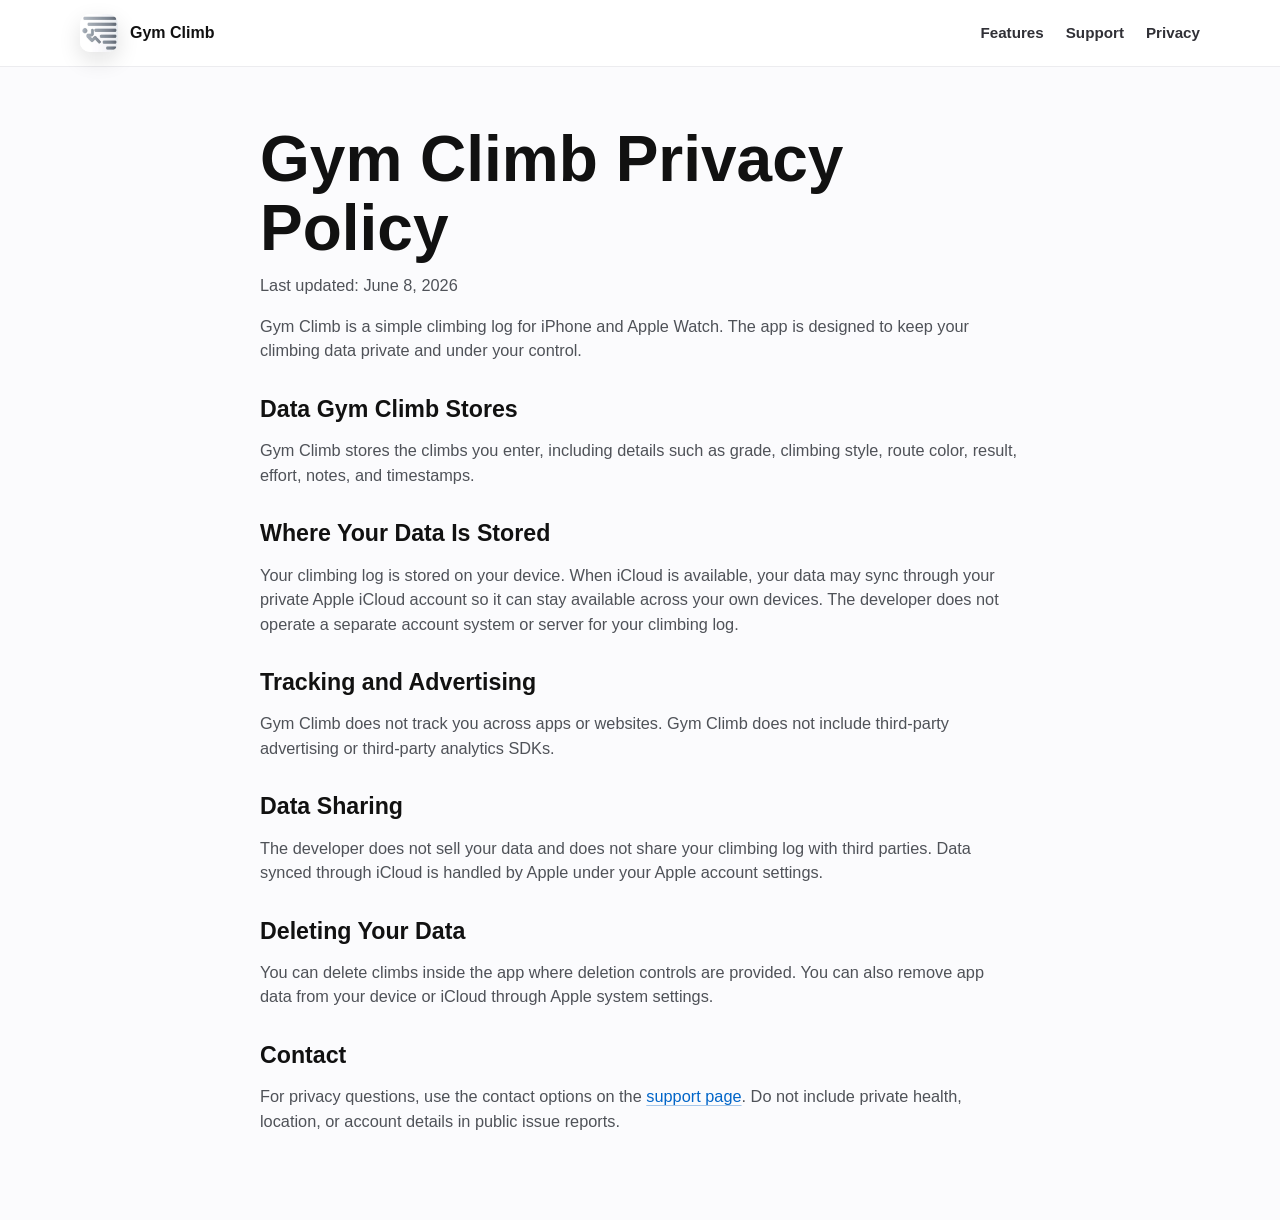
==== privacy/index.html @ a0ed99a2 "Remove personal email from site" ====
<!doctype html>
<html lang="en">
<head>
  <meta charset="utf-8">
  <meta name="viewport" content="width=device-width, initial-scale=1">
  <title>Gym Climb Privacy Policy</title>
  <meta name="description" content="Privacy policy for Gym Climb, a climbing log for iPhone and Apple Watch.">
  <link rel="icon" href="../assets/app-icon.png">
  <link rel="apple-touch-icon" href="../assets/app-icon.png">
  <link rel="stylesheet" href="../assets/site.css">
</head>
<body class="page">
  <header class="site-header">
    <nav class="nav" aria-label="Primary navigation">
      <a class="brand" href="../">
        <img src="../assets/app-icon.png" alt="" width="38" height="38">
        <span>Gym Climb</span>
      </a>
      <div class="nav-links">
        <a href="../#features">Features</a>
        <a href="../support/">Support</a>
        <a href="./">Privacy</a>
      </div>
    </nav>
  </header>

  <main class="content">
    <h1>Gym Climb Privacy Policy</h1>
    <p class="updated">Last updated: June 8, 2026</p>

    <p>Gym Climb is a simple climbing log for iPhone and Apple Watch. The app is designed to keep your climbing data private and under your control.</p>

    <h2>Data Gym Climb Stores</h2>
    <p>Gym Climb stores the climbs you enter, including details such as grade, climbing style, route color, result, effort, notes, and timestamps.</p>

    <h2>Where Your Data Is Stored</h2>
    <p>Your climbing log is stored on your device. When iCloud is available, your data may sync through your private Apple iCloud account so it can stay available across your own devices. The developer does not operate a separate account system or server for your climbing log.</p>

    <h2>Tracking and Advertising</h2>
    <p>Gym Climb does not track you across apps or websites. Gym Climb does not include third-party advertising or third-party analytics SDKs.</p>

    <h2>Data Sharing</h2>
    <p>The developer does not sell your data and does not share your climbing log with third parties. Data synced through iCloud is handled by Apple under your Apple account settings.</p>

    <h2>Deleting Your Data</h2>
    <p>You can delete climbs inside the app where deletion controls are provided. You can also remove app data from your device or iCloud through Apple system settings.</p>

    <h2>Contact</h2>
    <p>For privacy questions, use the contact options on the <a href="../support/">support page</a>. Do not include private health, location, or account details in public issue reports.</p>
  </main>
</body>
</html>
---- assets/site.css ----
:root {
  color-scheme: light;
  --ink: #111111;
  --muted: #77777d;
  --soft: #f3f4f7;
  --line: #e7e7eb;
  --primary: #0a84ff;
  --primary-dark: #0065c8;
  --green: #34c759;
  --yellow: #ffd60a;
  --red: #ff3b30;
  --purple: #bf2fd7;
  --paper: #ffffff;
  --wash: #fbfbfd;
  font-family: -apple-system, BlinkMacSystemFont, "SF Pro Text", "Segoe UI", sans-serif;
  line-height: 1.5;
  background: var(--wash);
  color: var(--ink);
}

* {
  box-sizing: border-box;
}

html {
  scroll-behavior: smooth;
}

body {
  margin: 0;
  min-width: 320px;
  background:
    radial-gradient(circle at 78% 10%, rgba(10, 132, 255, 0.13), transparent 28rem),
    radial-gradient(circle at 12% 48%, rgba(52, 199, 89, 0.08), transparent 22rem),
    linear-gradient(180deg, #ffffff 0%, #fbfbfd 54%, #f3f8ff 100%);
  color: var(--ink);
}

body.page {
  background: var(--wash);
}

a {
  color: var(--primary-dark);
  text-decoration-color: rgba(0, 101, 200, 0.35);
  text-underline-offset: 0.18em;
}

a:hover {
  text-decoration-color: currentColor;
}

.site-header {
  position: sticky;
  top: 0;
  z-index: 10;
  border-bottom: 1px solid rgba(231, 231, 235, 0.78);
  background: rgba(255, 255, 255, 0.84);
  backdrop-filter: blur(18px);
}

.nav {
  display: flex;
  align-items: center;
  justify-content: space-between;
  gap: 24px;
  width: min(1120px, calc(100% - 40px));
  margin: 0 auto;
  padding: 14px 0;
}

.brand {
  display: inline-flex;
  align-items: center;
  gap: 12px;
  color: var(--ink);
  font-weight: 750;
  text-decoration: none;
}

.brand img {
  width: 38px;
  height: 38px;
  border-radius: 10px;
  box-shadow: 0 8px 22px rgba(17, 17, 17, 0.12);
}

.nav-links {
  display: flex;
  align-items: center;
  gap: 22px;
  font-size: 0.95rem;
  font-weight: 650;
}

.nav-links a {
  color: #303036;
  text-decoration: none;
}

.hero {
  display: grid;
  grid-template-columns: minmax(0, 0.92fr) minmax(340px, 0.98fr);
  align-items: center;
  gap: 48px;
  width: min(1120px, calc(100% - 40px));
  margin: 0 auto;
  padding: 82px 0 72px;
}

.eyebrow {
  display: inline-flex;
  align-items: center;
  gap: 10px;
  margin: 0 0 18px;
  color: var(--primary-dark);
  font-size: 0.92rem;
  font-weight: 750;
}

.eyebrow::before {
  content: "";
  width: 10px;
  height: 10px;
  border-radius: 50%;
  background: var(--green);
  box-shadow: 16px 0 0 var(--yellow), 32px 0 0 var(--red);
}

h1,
h2,
h3 {
  margin: 0;
  line-height: 1.08;
}

h1 {
  max-width: 720px;
  font-size: clamp(3.1rem, 7vw, 6.8rem);
  font-weight: 830;
}

.hero-copy {
  max-width: 620px;
  margin: 22px 0 0;
  color: var(--muted);
  font-size: clamp(1.1rem, 2.35vw, 1.36rem);
}

.actions {
  display: flex;
  flex-wrap: wrap;
  align-items: center;
  gap: 14px;
  margin-top: 34px;
}

.button {
  display: inline-flex;
  align-items: center;
  justify-content: center;
  min-height: 48px;
  padding: 0 20px;
  border-radius: 8px;
  border: 1px solid var(--primary);
  background: var(--primary);
  color: #ffffff;
  font-weight: 760;
  text-decoration: none;
  box-shadow: 0 18px 40px rgba(10, 132, 255, 0.22);
}

.button.secondary {
  background: #ffffff;
  color: var(--primary-dark);
  box-shadow: none;
}

.button[aria-disabled="true"] {
  cursor: default;
  opacity: 0.82;
}

.availability {
  display: flex;
  flex-wrap: wrap;
  gap: 10px;
  margin: 30px 0 0;
  padding: 0;
  list-style: none;
  color: #555960;
  font-weight: 650;
}

.availability li {
  display: inline-flex;
  align-items: center;
  gap: 8px;
  padding: 7px 11px;
  border: 1px solid var(--line);
  border-radius: 999px;
  background: rgba(255, 255, 255, 0.78);
}

.dot {
  width: 9px;
  height: 9px;
  border-radius: 999px;
  background: var(--primary);
}

.dot.watch {
  background: var(--purple);
}

.dot.private {
  background: var(--green);
}

.screenshot-stack {
  position: relative;
  width: 100%;
  min-height: 660px;
  margin: 0;
}

.screenshot {
  position: absolute;
  overflow: hidden;
  border: 1px solid rgba(17, 17, 17, 0.08);
  border-radius: 34px;
  background: #ffffff;
  box-shadow: 0 28px 70px rgba(17, 17, 17, 0.16);
}

.screenshot img {
  display: block;
  width: 100%;
  height: auto;
}

.screenshot.primary {
  right: 8%;
  top: 0;
  z-index: 3;
  width: min(48%, 260px);
}

.screenshot.secondary {
  left: 0;
  top: 86px;
  z-index: 2;
  width: min(43%, 236px);
  opacity: 0.94;
}

.screenshot.tertiary {
  right: 0;
  bottom: 0;
  z-index: 1;
  width: min(42%, 230px);
  opacity: 0.88;
}

.section {
  width: min(1120px, calc(100% - 40px));
  margin: 0 auto;
  padding: 70px 0;
}

.section-heading {
  max-width: 720px;
}

.section-heading p {
  margin: 14px 0 0;
  color: var(--muted);
  font-size: 1.12rem;
}

h2 {
  font-size: clamp(2rem, 4vw, 3.6rem);
  font-weight: 820;
}

.feature-grid {
  display: grid;
  grid-template-columns: repeat(3, minmax(0, 1fr));
  gap: 16px;
  margin-top: 34px;
}

.feature {
  min-height: 232px;
  padding: 26px;
  border: 1px solid rgba(231, 231, 235, 0.9);
  border-radius: 8px;
  background: rgba(255, 255, 255, 0.82);
  box-shadow: 0 18px 44px rgba(17, 17, 17, 0.05);
}

.feature-mark {
  display: grid;
  place-items: center;
  width: 42px;
  height: 42px;
  margin-bottom: 26px;
  border-radius: 8px;
  background: var(--soft);
  color: var(--primary-dark);
  font-weight: 820;
}

.feature h3 {
  font-size: 1.25rem;
}

.feature p {
  margin: 12px 0 0;
  color: var(--muted);
}

.split {
  display: grid;
  grid-template-columns: 0.86fr 1.14fr;
  align-items: center;
  gap: 38px;
}

.screenshot-row {
  display: grid;
  grid-template-columns: repeat(3, minmax(0, 1fr));
  gap: 16px;
}

.shot-card {
  overflow: hidden;
  border: 1px solid var(--line);
  border-radius: 8px;
  background: #ffffff;
  box-shadow: 0 22px 50px rgba(17, 17, 17, 0.08);
}

.shot-card img {
  display: block;
  width: 100%;
  height: auto;
}

.shot-card figcaption {
  padding: 12px 14px 14px;
  color: #555960;
  font-weight: 700;
}

.privacy-band {
  background: #111111;
  color: #ffffff;
}

.privacy-band .section {
  padding: 62px 0;
}

.privacy-band p {
  max-width: 760px;
  margin: 16px 0 0;
  color: rgba(255, 255, 255, 0.76);
  font-size: 1.1rem;
}

.privacy-band a {
  color: #ffffff;
}

.footer {
  width: min(1120px, calc(100% - 40px));
  margin: 0 auto;
  padding: 34px 0 42px;
  color: var(--muted);
}

.footer nav {
  display: flex;
  flex-wrap: wrap;
  gap: 18px;
  margin-top: 10px;
}

.content {
  width: min(760px, calc(100% - 40px));
  margin: 0 auto;
  padding: 58px 0 70px;
}

.content h1 {
  font-size: clamp(2.2rem, 5vw, 4.1rem);
}

.content h2 {
  margin-top: 34px;
  font-size: 1.45rem;
}

.content p,
.content li {
  color: #4f5258;
  font-size: 1.02rem;
}

.updated {
  margin-top: 10px;
  color: var(--muted);
}

@media (max-width: 900px) {
  .hero,
  .split {
    grid-template-columns: 1fr;
  }

  .hero {
    padding-top: 56px;
  }

  .screenshot-stack {
    min-height: 580px;
    max-width: 600px;
    margin: 0 auto;
  }

  .feature-grid {
    grid-template-columns: 1fr;
  }
}

@media (max-width: 680px) {
  .nav {
    align-items: flex-start;
    flex-direction: column;
    gap: 12px;
  }

  .nav-links {
    gap: 14px;
    font-size: 0.9rem;
  }

  h1 {
    font-size: 3rem;
  }

  .hero,
  .section {
    width: min(100% - 28px, 1120px);
  }

  .screenshot-stack {
    min-height: 520px;
  }

  .screenshot.primary {
    right: 4%;
    width: 55%;
  }

  .screenshot.secondary {
    top: 74px;
    width: 48%;
  }

  .screenshot.tertiary {
    width: 47%;
  }

  .screenshot-row {
    grid-template-columns: 1fr;
  }
}
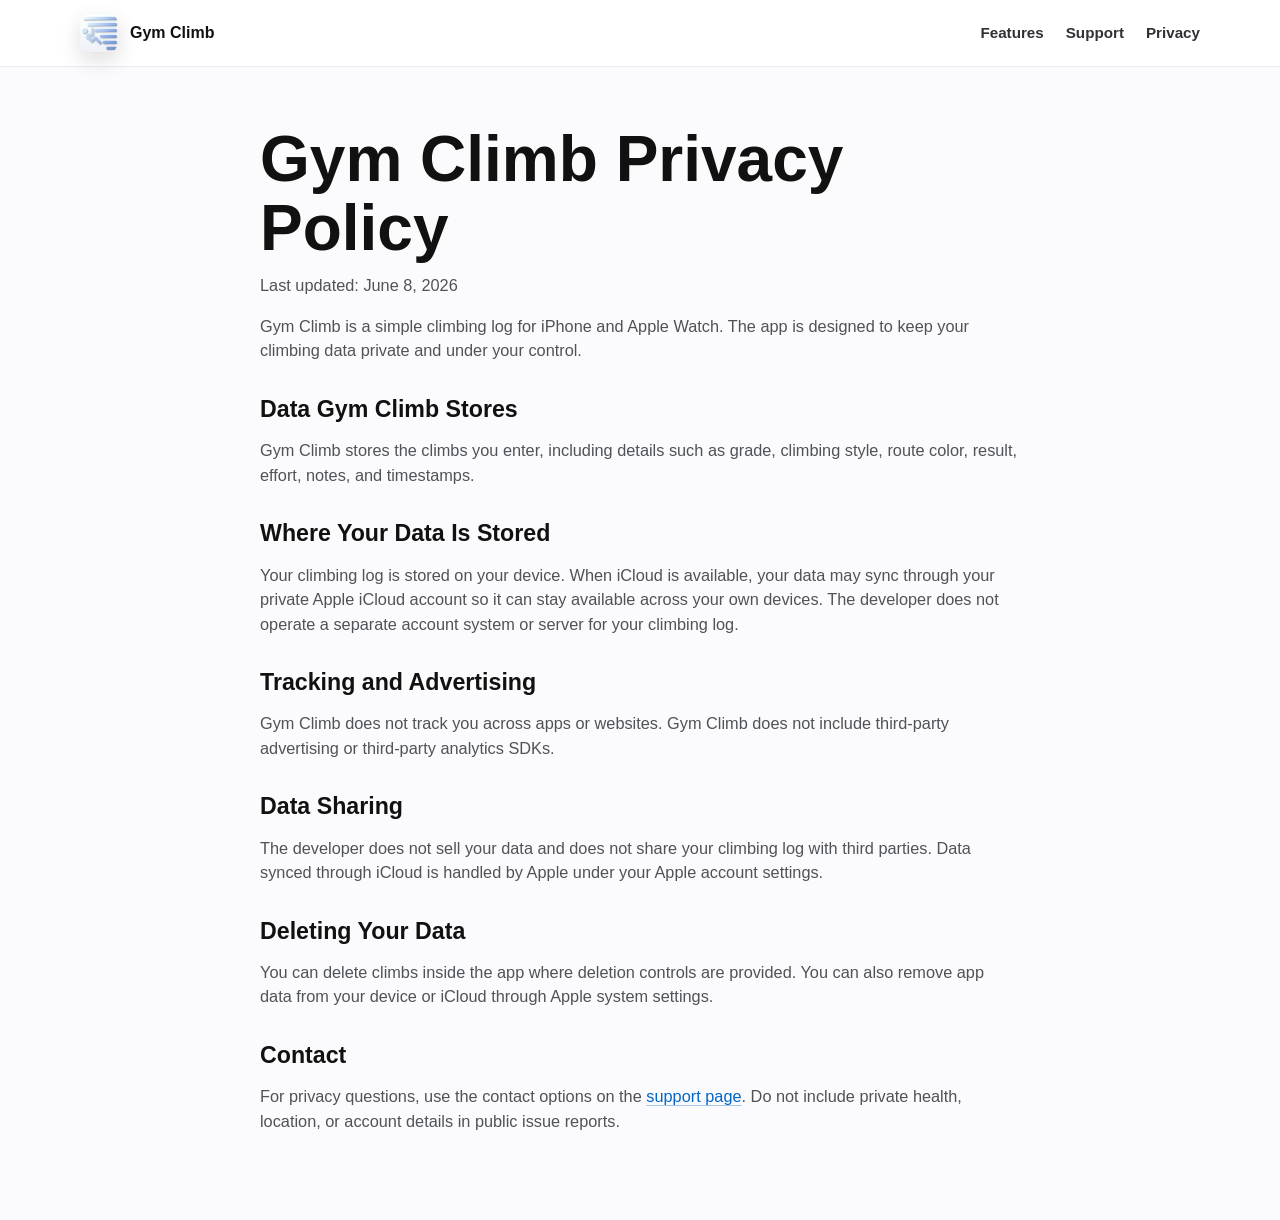
==== commit c3411dd5: "Reference liquid glass icon asset" ====
--- a/privacy/index.html
+++ b/privacy/index.html
@@ -5,15 +5,15 @@
   <meta name="viewport" content="width=device-width, initial-scale=1">
   <title>Gym Climb Privacy Policy</title>
   <meta name="description" content="Privacy policy for Gym Climb, a climbing log for iPhone and Apple Watch.">
-  <link rel="icon" href="../assets/app-icon.png">
-  <link rel="apple-touch-icon" href="../assets/app-icon.png">
+  <link rel="icon" href="../assets/app-icon-liquid-glass.png">
+  <link rel="apple-touch-icon" href="../assets/app-icon-liquid-glass.png">
   <link rel="stylesheet" href="../assets/site.css">
 </head>
 <body class="page">
   <header class="site-header">
     <nav class="nav" aria-label="Primary navigation">
       <a class="brand" href="../">
-        <img src="../assets/app-icon.png" alt="" width="38" height="38">
+        <img src="../assets/app-icon-liquid-glass.png" alt="" width="38" height="38">
         <span>Gym Climb</span>
       </a>
       <div class="nav-links">
--- a/assets/site.css
+++ b/assets/site.css
@@ -30,8 +30,8 @@
   margin: 0;
   min-width: 320px;
   background:
-    radial-gradient(circle at 78% 10%, rgba(10, 132, 255, 0.13), transparent 28rem),
-    radial-gradient(circle at 12% 48%, rgba(52, 199, 89, 0.08), transparent 22rem),
+    radial-gradient(circle at 78% 10%, rgba(10, 132, 255, 0.1), transparent 28rem),
+    radial-gradient(circle at 12% 48%, rgba(52, 199, 89, 0.055), transparent 22rem),
     linear-gradient(180deg, #ffffff 0%, #fbfbfd 54%, #f3f8ff 100%);
   color: var(--ink);
 }
@@ -81,8 +81,8 @@
 .brand img {
   width: 38px;
   height: 38px;
-  border-radius: 10px;
-  box-shadow: 0 8px 22px rgba(17, 17, 17, 0.12);
+  border-radius: 9px;
+  box-shadow: 0 8px 22px rgba(17, 17, 17, 0.14);
 }
 
 .nav-links {
@@ -113,18 +113,18 @@
   align-items: center;
   gap: 10px;
   margin: 0 0 18px;
-  color: var(--primary-dark);
+  color: #315270;
   font-size: 0.92rem;
   font-weight: 750;
 }
 
 .eyebrow::before {
   content: "";
-  width: 10px;
-  height: 10px;
-  border-radius: 50%;
-  background: var(--green);
-  box-shadow: 16px 0 0 var(--yellow), 32px 0 0 var(--red);
+  width: 24px;
+  height: 9px;
+  border-radius: 999px;
+  background: linear-gradient(90deg, #34c759, #0a84ff);
+  box-shadow: inset 0 1px 0 rgba(255, 255, 255, 0.72), 0 6px 14px rgba(10, 132, 255, 0.18);
 }
 
 h1,
@@ -176,9 +176,17 @@
   box-shadow: none;
 }
 
-.button[aria-disabled="true"] {
-  cursor: default;
-  opacity: 0.82;
+.status-pill {
+  display: inline-flex;
+  align-items: center;
+  min-height: 48px;
+  padding: 0 17px;
+  border: 1px solid rgba(231, 231, 235, 0.95);
+  border-radius: 8px;
+  background: rgba(255, 255, 255, 0.72);
+  color: #4f5b67;
+  font-weight: 720;
+  box-shadow: inset 0 1px 0 rgba(255, 255, 255, 0.9);
 }
 
 .availability {
@@ -295,8 +303,8 @@
   padding: 26px;
   border: 1px solid rgba(231, 231, 235, 0.9);
   border-radius: 8px;
-  background: rgba(255, 255, 255, 0.82);
-  box-shadow: 0 18px 44px rgba(17, 17, 17, 0.05);
+  background: rgba(255, 255, 255, 0.76);
+  box-shadow: 0 18px 44px rgba(17, 17, 17, 0.04);
 }
 
 .feature-mark {
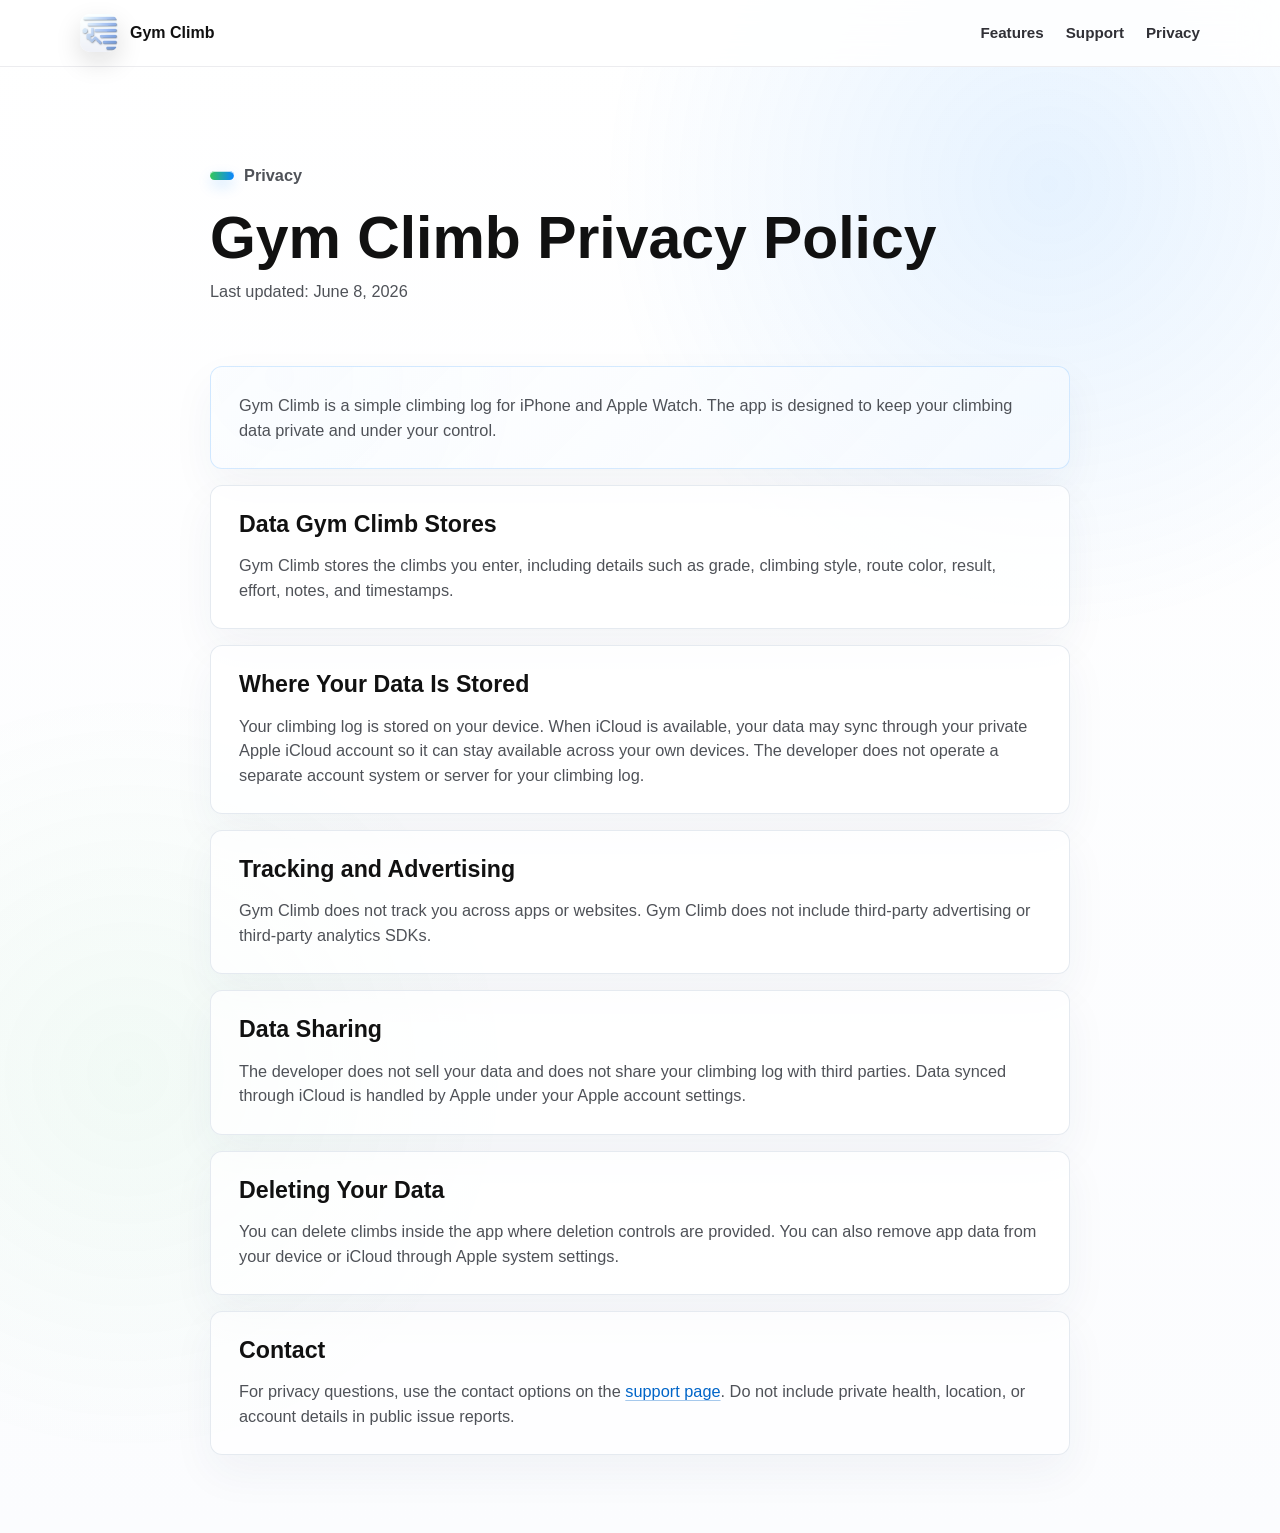
==== commit 55b5e081: "Polish support and privacy pages" ====
--- a/privacy/index.html
+++ b/privacy/index.html
@@ -5,6 +5,15 @@
   <meta name="viewport" content="width=device-width, initial-scale=1">
   <title>Gym Climb Privacy Policy</title>
   <meta name="description" content="Privacy policy for Gym Climb, a climbing log for iPhone and Apple Watch.">
+  <meta name="theme-color" content="#07111f">
+  <link rel="canonical" href="https://gymclimb.app/privacy/">
+  <meta property="og:title" content="Gym Climb Privacy Policy">
+  <meta property="og:description" content="Privacy policy for Gym Climb, a climbing log for iPhone and Apple Watch.">
+  <meta property="og:url" content="https://gymclimb.app/privacy/">
+  <meta property="og:image" content="https://gymclimb.app/assets/og-image.png">
+  <meta property="og:type" content="website">
+  <meta name="twitter:card" content="summary_large_image">
+  <meta name="twitter:image" content="https://gymclimb.app/assets/og-image.png">
   <link rel="icon" href="../assets/app-icon-liquid-glass.png">
   <link rel="apple-touch-icon" href="../assets/app-icon-liquid-glass.png">
   <link rel="stylesheet" href="../assets/site.css">
@@ -24,29 +33,46 @@
     </nav>
   </header>
 
-  <main class="content">
-    <h1>Gym Climb Privacy Policy</h1>
-    <p class="updated">Last updated: June 8, 2026</p>
+  <main class="content page-content">
+    <section class="page-hero">
+      <p class="eyebrow">Privacy</p>
+      <h1>Gym Climb Privacy Policy</h1>
+      <p class="updated">Last updated: June 8, 2026</p>
+    </section>
 
-    <p>Gym Climb is a simple climbing log for iPhone and Apple Watch. The app is designed to keep your climbing data private and under your control.</p>
+    <section class="content-card lead-card">
+      <p>Gym Climb is a simple climbing log for iPhone and Apple Watch. The app is designed to keep your climbing data private and under your control.</p>
+    </section>
 
-    <h2>Data Gym Climb Stores</h2>
-    <p>Gym Climb stores the climbs you enter, including details such as grade, climbing style, route color, result, effort, notes, and timestamps.</p>
+    <section class="content-card">
+      <h2>Data Gym Climb Stores</h2>
+      <p>Gym Climb stores the climbs you enter, including details such as grade, climbing style, route color, result, effort, notes, and timestamps.</p>
+    </section>
 
-    <h2>Where Your Data Is Stored</h2>
-    <p>Your climbing log is stored on your device. When iCloud is available, your data may sync through your private Apple iCloud account so it can stay available across your own devices. The developer does not operate a separate account system or server for your climbing log.</p>
+    <section class="content-card">
+      <h2>Where Your Data Is Stored</h2>
+      <p>Your climbing log is stored on your device. When iCloud is available, your data may sync through your private Apple iCloud account so it can stay available across your own devices. The developer does not operate a separate account system or server for your climbing log.</p>
+    </section>
 
-    <h2>Tracking and Advertising</h2>
-    <p>Gym Climb does not track you across apps or websites. Gym Climb does not include third-party advertising or third-party analytics SDKs.</p>
+    <section class="content-card">
+      <h2>Tracking and Advertising</h2>
+      <p>Gym Climb does not track you across apps or websites. Gym Climb does not include third-party advertising or third-party analytics SDKs.</p>
+    </section>
 
-    <h2>Data Sharing</h2>
-    <p>The developer does not sell your data and does not share your climbing log with third parties. Data synced through iCloud is handled by Apple under your Apple account settings.</p>
+    <section class="content-card">
+      <h2>Data Sharing</h2>
+      <p>The developer does not sell your data and does not share your climbing log with third parties. Data synced through iCloud is handled by Apple under your Apple account settings.</p>
+    </section>
 
-    <h2>Deleting Your Data</h2>
-    <p>You can delete climbs inside the app where deletion controls are provided. You can also remove app data from your device or iCloud through Apple system settings.</p>
+    <section class="content-card">
+      <h2>Deleting Your Data</h2>
+      <p>You can delete climbs inside the app where deletion controls are provided. You can also remove app data from your device or iCloud through Apple system settings.</p>
+    </section>
 
-    <h2>Contact</h2>
-    <p>For privacy questions, use the contact options on the <a href="../support/">support page</a>. Do not include private health, location, or account details in public issue reports.</p>
+    <section class="content-card compact-card">
+      <h2>Contact</h2>
+      <p>For privacy questions, use the contact options on the <a href="../support/">support page</a>. Do not include private health, location, or account details in public issue reports.</p>
+    </section>
   </main>
 </body>
 </html>
--- a/assets/site.css
+++ b/assets/site.css
@@ -1,9 +1,9 @@
 :root {
   color-scheme: light;
   --ink: #111111;
-  --muted: #77777d;
-  --soft: #f3f4f7;
-  --line: #e7e7eb;
+  --muted: #6f7681;
+  --soft: #f2f6fb;
+  --line: #e4e9f0;
   --primary: #0a84ff;
   --primary-dark: #0065c8;
   --green: #34c759;
@@ -11,7 +11,7 @@
   --red: #ff3b30;
   --purple: #bf2fd7;
   --paper: #ffffff;
-  --wash: #fbfbfd;
+  --wash: #fbfcfe;
   font-family: -apple-system, BlinkMacSystemFont, "SF Pro Text", "Segoe UI", sans-serif;
   line-height: 1.5;
   background: var(--wash);
@@ -30,14 +30,17 @@
   margin: 0;
   min-width: 320px;
   background:
-    radial-gradient(circle at 78% 10%, rgba(10, 132, 255, 0.1), transparent 28rem),
-    radial-gradient(circle at 12% 48%, rgba(52, 199, 89, 0.055), transparent 22rem),
-    linear-gradient(180deg, #ffffff 0%, #fbfbfd 54%, #f3f8ff 100%);
+    radial-gradient(circle at 76% 14%, rgba(10, 132, 255, 0.12), transparent 30rem),
+    radial-gradient(circle at 14% 48%, rgba(52, 199, 89, 0.06), transparent 24rem),
+    linear-gradient(180deg, #ffffff 0%, #fbfcfe 52%, #f4f9ff 100%);
   color: var(--ink);
 }
 
 body.page {
-  background: var(--wash);
+  background:
+    radial-gradient(circle at 82% 12%, rgba(10, 132, 255, 0.1), transparent 28rem),
+    radial-gradient(circle at 10% 70%, rgba(52, 199, 89, 0.055), transparent 24rem),
+    linear-gradient(180deg, #ffffff 0%, #fbfcfe 100%);
 }
 
 a {
@@ -55,7 +58,7 @@
   top: 0;
   z-index: 10;
   border-bottom: 1px solid rgba(231, 231, 235, 0.78);
-  background: rgba(255, 255, 255, 0.84);
+  background: rgba(255, 255, 255, 0.86);
   backdrop-filter: blur(18px);
 }
 
@@ -81,8 +84,8 @@
 .brand img {
   width: 38px;
   height: 38px;
-  border-radius: 9px;
-  box-shadow: 0 8px 22px rgba(17, 17, 17, 0.14);
+  border-radius: 10px;
+  box-shadow: 0 10px 26px rgba(17, 17, 17, 0.13);
 }
 
 .nav-links {
@@ -100,12 +103,12 @@
 
 .hero {
   display: grid;
-  grid-template-columns: minmax(0, 0.92fr) minmax(340px, 0.98fr);
-  align-items: center;
-  gap: 48px;
+  grid-template-columns: minmax(0, 0.86fr) minmax(340px, 1.04fr);
+  align-items: center;
+  gap: 58px;
   width: min(1120px, calc(100% - 40px));
   margin: 0 auto;
-  padding: 82px 0 72px;
+  padding: 80px 0 76px;
 }
 
 .eyebrow {
@@ -135,16 +138,17 @@
 }
 
 h1 {
-  max-width: 720px;
-  font-size: clamp(3.1rem, 7vw, 6.8rem);
+  max-width: 680px;
+  font-size: clamp(3rem, 6.2vw, 5.9rem);
   font-weight: 830;
+  letter-spacing: 0;
 }
 
 .hero-copy {
-  max-width: 620px;
+  max-width: 590px;
   margin: 22px 0 0;
   color: var(--muted);
-  font-size: clamp(1.1rem, 2.35vw, 1.36rem);
+  font-size: clamp(1.08rem, 2.2vw, 1.28rem);
 }
 
 .actions {
@@ -161,7 +165,7 @@
   justify-content: center;
   min-height: 48px;
   padding: 0 20px;
-  border-radius: 8px;
+  border-radius: 10px;
   border: 1px solid var(--primary);
   background: var(--primary);
   color: #ffffff;
@@ -171,7 +175,7 @@
 }
 
 .button.secondary {
-  background: #ffffff;
+  background: rgba(255, 255, 255, 0.78);
   color: var(--primary-dark);
   box-shadow: none;
 }
@@ -181,10 +185,10 @@
   align-items: center;
   min-height: 48px;
   padding: 0 17px;
-  border: 1px solid rgba(231, 231, 235, 0.95);
-  border-radius: 8px;
-  background: rgba(255, 255, 255, 0.72);
-  color: #4f5b67;
+  border: 1px solid rgba(10, 132, 255, 0.18);
+  border-radius: 10px;
+  background: rgba(255, 255, 255, 0.7);
+  color: #355066;
   font-weight: 720;
   box-shadow: inset 0 1px 0 rgba(255, 255, 255, 0.9);
 }
@@ -204,10 +208,10 @@
   display: inline-flex;
   align-items: center;
   gap: 8px;
-  padding: 7px 11px;
-  border: 1px solid var(--line);
+  padding: 7px 12px;
+  border: 1px solid rgba(228, 233, 240, 0.95);
   border-radius: 999px;
-  background: rgba(255, 255, 255, 0.78);
+  background: rgba(255, 255, 255, 0.72);
 }
 
 .dot {
@@ -228,17 +232,29 @@
 .screenshot-stack {
   position: relative;
   width: 100%;
-  min-height: 660px;
+  min-height: 640px;
   margin: 0;
+}
+
+.screenshot-stack::before {
+  content: "";
+  position: absolute;
+  inset: 58px 8px 76px;
+  border: 1px solid rgba(10, 132, 255, 0.08);
+  border-radius: 46px;
+  background:
+    linear-gradient(145deg, rgba(255, 255, 255, 0.86), rgba(244, 249, 255, 0.56)),
+    radial-gradient(circle at 70% 22%, rgba(10, 132, 255, 0.12), transparent 18rem);
+  box-shadow: inset 0 1px 0 rgba(255, 255, 255, 0.95), 0 30px 80px rgba(35, 67, 102, 0.12);
 }
 
 .screenshot {
   position: absolute;
   overflow: hidden;
-  border: 1px solid rgba(17, 17, 17, 0.08);
+  border: 1px solid rgba(17, 17, 17, 0.07);
   border-radius: 34px;
   background: #ffffff;
-  box-shadow: 0 28px 70px rgba(17, 17, 17, 0.16);
+  box-shadow: 0 30px 74px rgba(17, 17, 17, 0.14);
 }
 
 .screenshot img {
@@ -248,32 +264,32 @@
 }
 
 .screenshot.primary {
-  right: 8%;
-  top: 0;
+  right: 9%;
+  top: 26px;
   z-index: 3;
-  width: min(48%, 260px);
+  width: min(50%, 282px);
 }
 
 .screenshot.secondary {
-  left: 0;
-  top: 86px;
+  left: 4%;
+  top: 132px;
   z-index: 2;
-  width: min(43%, 236px);
-  opacity: 0.94;
+  width: min(40%, 222px);
+  opacity: 0.9;
 }
 
 .screenshot.tertiary {
-  right: 0;
-  bottom: 0;
+  right: 2%;
+  bottom: 18px;
   z-index: 1;
-  width: min(42%, 230px);
-  opacity: 0.88;
+  width: min(38%, 212px);
+  opacity: 0.82;
 }
 
 .section {
   width: min(1120px, calc(100% - 40px));
   margin: 0 auto;
-  padding: 70px 0;
+  padding: 76px 0;
 }
 
 .section-heading {
@@ -294,29 +310,25 @@
 .feature-grid {
   display: grid;
   grid-template-columns: repeat(3, minmax(0, 1fr));
-  gap: 16px;
-  margin-top: 34px;
+  gap: 18px;
+  margin-top: 36px;
 }
 
 .feature {
-  min-height: 232px;
-  padding: 26px;
-  border: 1px solid rgba(231, 231, 235, 0.9);
-  border-radius: 8px;
-  background: rgba(255, 255, 255, 0.76);
-  box-shadow: 0 18px 44px rgba(17, 17, 17, 0.04);
+  min-height: 220px;
+  padding: 28px;
+  border: 1px solid rgba(228, 233, 240, 0.92);
+  border-radius: 10px;
+  background: rgba(255, 255, 255, 0.72);
+  box-shadow: 0 18px 44px rgba(35, 67, 102, 0.045);
 }
 
 .feature-mark {
-  display: grid;
-  place-items: center;
-  width: 42px;
-  height: 42px;
-  margin-bottom: 26px;
-  border-radius: 8px;
-  background: var(--soft);
+  margin-bottom: 28px;
   color: var(--primary-dark);
+  font-size: 0.82rem;
   font-weight: 820;
+  letter-spacing: 0.08em;
 }
 
 .feature h3 {
@@ -328,41 +340,151 @@
   color: var(--muted);
 }
 
-.split {
+.flow-section {
+  padding-top: 44px;
+}
+
+.flow-panel {
   display: grid;
-  grid-template-columns: 0.86fr 1.14fr;
-  align-items: center;
-  gap: 38px;
-}
-
-.screenshot-row {
+  grid-template-columns: 0.94fr 1.12fr 0.94fr;
+  gap: 18px;
+  align-items: stretch;
+  margin-top: 36px;
+}
+
+.flow-card {
+  position: relative;
+  overflow: hidden;
+  min-height: 286px;
+  padding: 28px 28px 126px;
+  border: 1px solid rgba(228, 233, 240, 0.94);
+  border-radius: 14px;
+  background:
+    linear-gradient(180deg, rgba(255, 255, 255, 0.84), rgba(248, 251, 255, 0.72)),
+    radial-gradient(circle at 18% 14%, rgba(10, 132, 255, 0.1), transparent 12rem);
+  box-shadow: 0 22px 54px rgba(35, 67, 102, 0.07);
+}
+
+.flow-card.featured {
+  background:
+    radial-gradient(circle at 78% 18%, rgba(52, 199, 89, 0.14), transparent 16rem),
+    linear-gradient(145deg, rgba(11, 24, 38, 0.96), rgba(16, 44, 76, 0.94));
+  color: #ffffff;
+  box-shadow: 0 28px 70px rgba(12, 31, 52, 0.18);
+}
+
+.flow-kicker {
+  display: inline-flex;
+  margin-bottom: 18px;
+  color: var(--primary-dark);
+  font-size: 0.78rem;
+  font-weight: 820;
+  letter-spacing: 0.08em;
+  text-transform: uppercase;
+}
+
+.flow-card.featured .flow-kicker {
+  color: rgba(255, 255, 255, 0.72);
+}
+
+.flow-card h3 {
+  font-size: clamp(1.48rem, 2vw, 1.9rem);
+}
+
+.flow-card p {
+  max-width: 330px;
+  margin: 12px 0 0;
+  color: var(--muted);
+}
+
+.flow-card.featured p {
+  color: rgba(255, 255, 255, 0.72);
+}
+
+.route-palette,
+.effort-meter,
+.session-lines {
+  position: absolute;
+  left: 28px;
+  right: 28px;
+  bottom: 28px;
+}
+
+.route-palette {
+  display: flex;
+  gap: 12px;
+}
+
+.route-dot {
+  width: 26px;
+  height: 26px;
+  border-radius: 999px;
+  box-shadow: inset 0 1px 0 rgba(255, 255, 255, 0.72), 0 10px 22px rgba(35, 67, 102, 0.12);
+}
+
+.route-dot.red {
+  background: #ff8f9a;
+}
+
+.route-dot.orange {
+  background: #ffbc7a;
+}
+
+.route-dot.yellow {
+  background: #ffe782;
+}
+
+.route-dot.green {
+  background: #93e5a8;
+}
+
+.route-dot.blue {
+  background: #8ac7ff;
+}
+
+.effort-meter {
+  display: flex;
+  align-items: end;
+  gap: 8px;
+  height: 70px;
+  padding: 12px 14px;
+  border: 1px solid rgba(255, 255, 255, 0.12);
+  border-radius: 12px;
+  background: rgba(255, 255, 255, 0.08);
+}
+
+.effort-meter span {
+  flex: 1;
+  height: var(--height);
+  min-height: 8px;
+  border-radius: 999px 999px 2px 2px;
+  background: linear-gradient(180deg, #ffffff, #65d88a 58%, #0a84ff);
+  opacity: 0.92;
+}
+
+.session-lines {
   display: grid;
-  grid-template-columns: repeat(3, minmax(0, 1fr));
-  gap: 16px;
-}
-
-.shot-card {
-  overflow: hidden;
-  border: 1px solid var(--line);
-  border-radius: 8px;
-  background: #ffffff;
-  box-shadow: 0 22px 50px rgba(17, 17, 17, 0.08);
-}
-
-.shot-card img {
-  display: block;
-  width: 100%;
-  height: auto;
-}
-
-.shot-card figcaption {
-  padding: 12px 14px 14px;
-  color: #555960;
-  font-weight: 700;
+  gap: 10px;
+}
+
+.session-lines span {
+  height: 14px;
+  border-radius: 999px;
+  background: linear-gradient(90deg, rgba(10, 132, 255, 0.16), rgba(10, 132, 255, 0.44), rgba(52, 199, 89, 0.24));
+}
+
+.session-lines span:nth-child(2) {
+  width: 72%;
+}
+
+.session-lines span:nth-child(3) {
+  width: 54%;
 }
 
 .privacy-band {
-  background: #111111;
+  background:
+    radial-gradient(circle at 80% 20%, rgba(10, 132, 255, 0.18), transparent 26rem),
+    linear-gradient(180deg, #10151c, #0b0d12);
   color: #ffffff;
 }
 
@@ -401,12 +523,25 @@
   padding: 58px 0 70px;
 }
 
+.page-content {
+  display: grid;
+  gap: 16px;
+  width: min(860px, calc(100% - 40px));
+  padding: 62px 0 78px;
+}
+
+.page-hero {
+  margin-bottom: 12px;
+  padding: 34px 0 18px;
+}
+
 .content h1 {
-  font-size: clamp(2.2rem, 5vw, 4.1rem);
+  max-width: 760px;
+  font-size: clamp(2.2rem, 4.6vw, 3.9rem);
 }
 
 .content h2 {
-  margin-top: 34px;
+  margin-top: 0;
   font-size: 1.45rem;
 }
 
@@ -421,24 +556,69 @@
   color: var(--muted);
 }
 
+.content-card {
+  padding: 26px 28px;
+  border: 1px solid rgba(228, 233, 240, 0.94);
+  border-radius: 12px;
+  background: rgba(255, 255, 255, 0.76);
+  box-shadow: 0 18px 44px rgba(35, 67, 102, 0.05);
+}
+
+.content-card p:first-child,
+.content-card ul:first-child {
+  margin-top: 0;
+}
+
+.content-card p:last-child,
+.content-card ul:last-child {
+  margin-bottom: 0;
+}
+
+.content-card ul {
+  padding-left: 1.2rem;
+}
+
+.content-card li + li {
+  margin-top: 8px;
+}
+
+.lead-card {
+  border-color: rgba(10, 132, 255, 0.16);
+  background:
+    linear-gradient(135deg, rgba(255, 255, 255, 0.82), rgba(244, 249, 255, 0.78)),
+    radial-gradient(circle at 8% 10%, rgba(10, 132, 255, 0.1), transparent 16rem);
+}
+
+.compact-card {
+  background: rgba(255, 255, 255, 0.64);
+}
+
 @media (max-width: 900px) {
-  .hero,
-  .split {
+  .hero {
     grid-template-columns: 1fr;
   }
 
   .hero {
+    gap: 34px;
     padding-top: 56px;
   }
 
   .screenshot-stack {
-    min-height: 580px;
+    min-height: 560px;
     max-width: 600px;
     margin: 0 auto;
   }
 
   .feature-grid {
     grid-template-columns: 1fr;
+  }
+
+  .flow-panel {
+    grid-template-columns: 1fr;
+  }
+
+.flow-card {
+    min-height: 250px;
   }
 }
 
@@ -447,6 +627,7 @@
     align-items: flex-start;
     flex-direction: column;
     gap: 12px;
+    padding: 12px 0 16px;
   }
 
   .nav-links {
@@ -455,33 +636,66 @@
   }
 
   h1 {
-    font-size: 3rem;
+    font-size: 3.05rem;
   }
 
   .hero,
-  .section {
+  .section,
+  .content,
+  .page-content {
     width: min(100% - 28px, 1120px);
   }
 
+  .hero {
+    padding: 54px 0 46px;
+  }
+
+  .actions {
+    align-items: flex-start;
+    flex-direction: column;
+    gap: 12px;
+    margin-top: 30px;
+  }
+
   .screenshot-stack {
-    min-height: 520px;
+    min-height: 500px;
+  }
+
+  .screenshot-stack::before {
+    inset: 42px 0 54px;
+    border-radius: 34px;
   }
 
   .screenshot.primary {
-    right: 4%;
-    width: 55%;
+    right: 2%;
+    top: 34px;
+    width: 58%;
   }
 
   .screenshot.secondary {
-    top: 74px;
-    width: 48%;
+    left: 0;
+    top: 116px;
+    width: 46%;
   }
 
   .screenshot.tertiary {
-    width: 47%;
-  }
-
-  .screenshot-row {
-    grid-template-columns: 1fr;
-  }
-}
+    right: 7%;
+    width: 42%;
+  }
+
+  .flow-section {
+    padding-top: 32px;
+  }
+
+  .flow-card {
+    min-height: 254px;
+    padding: 24px 24px 118px;
+  }
+
+  .route-palette,
+  .effort-meter,
+  .session-lines {
+    left: 24px;
+    right: 24px;
+  }
+}
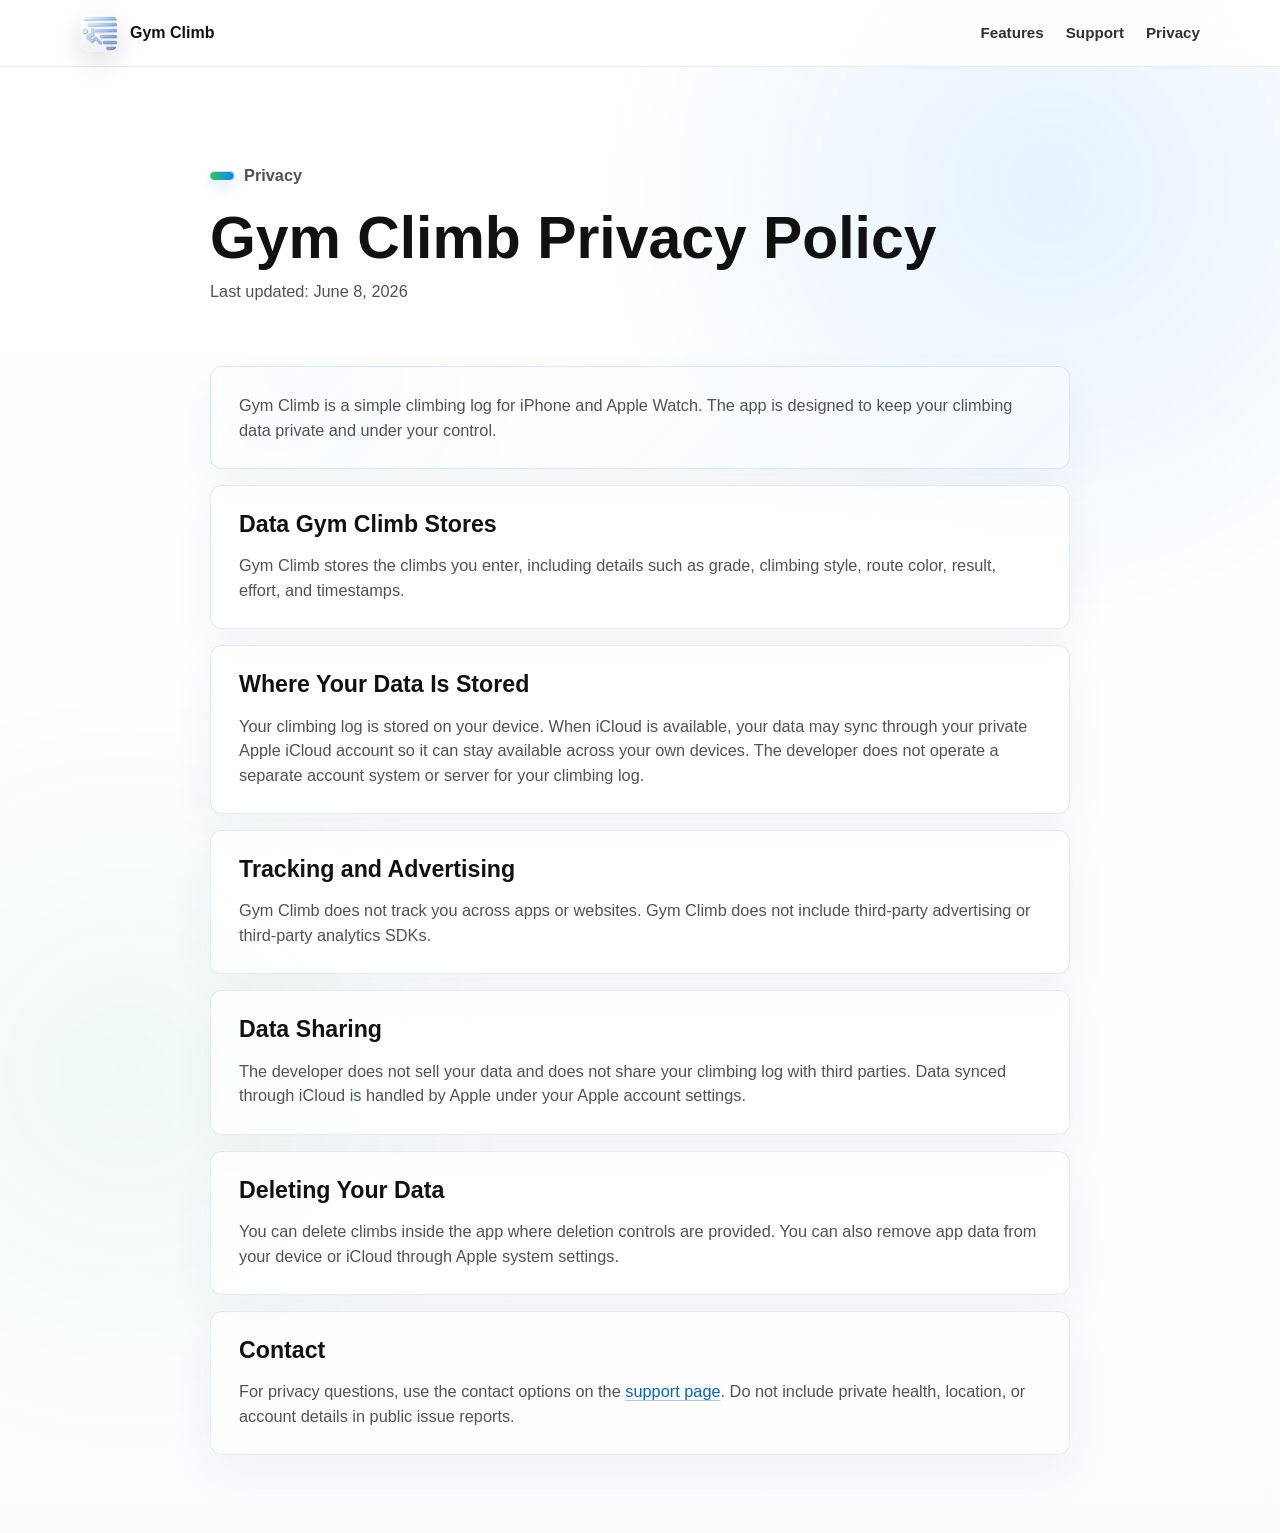
==== commit 3fce3cc8: "Release-readiness fixes - WCAG AA: darken --muted to #586069, drop .footer-legal opacity - Mobile <6" ====
--- a/privacy/index.html
+++ b/privacy/index.html
@@ -16,7 +16,7 @@
   <meta name="twitter:image" content="https://gymclimb.app/assets/og-image.png">
   <link rel="icon" href="../assets/app-icon-liquid-glass.png">
   <link rel="apple-touch-icon" href="../assets/app-icon-liquid-glass.png">
-  <link rel="stylesheet" href="../assets/site.css">
+  <link rel="stylesheet" href="../assets/site.css?v=4">
 </head>
 <body class="page">
   <header class="site-header">
@@ -46,7 +46,7 @@
 
     <section class="content-card">
       <h2>Data Gym Climb Stores</h2>
-      <p>Gym Climb stores the climbs you enter, including details such as grade, climbing style, route color, result, effort, notes, and timestamps.</p>
+      <p>Gym Climb stores the climbs you enter, including details such as grade, climbing style, route color, result, effort, and timestamps.</p>
     </section>
 
     <section class="content-card">
--- a/assets/site.css
+++ b/assets/site.css
@@ -1,7 +1,7 @@
 :root {
   color-scheme: light;
   --ink: #111111;
-  --muted: #6f7681;
+  --muted: #586069;
   --soft: #f2f6fb;
   --line: #e4e9f0;
   --primary: #0a84ff;
@@ -226,64 +226,42 @@
 }
 
 .dot.private {
+  background: #30b0c7;
+}
+
+.dot.free {
   background: var(--green);
 }
 
-.screenshot-stack {
-  position: relative;
-  width: 100%;
-  min-height: 640px;
+.hero-shots {
+  display: flex;
+  justify-content: center;
+  align-items: flex-end;
+  gap: 16px;
   margin: 0;
 }
 
-.screenshot-stack::before {
-  content: "";
-  position: absolute;
-  inset: 58px 8px 76px;
-  border: 1px solid rgba(10, 132, 255, 0.08);
-  border-radius: 46px;
-  background:
-    linear-gradient(145deg, rgba(255, 255, 255, 0.86), rgba(244, 249, 255, 0.56)),
-    radial-gradient(circle at 70% 22%, rgba(10, 132, 255, 0.12), transparent 18rem);
-  box-shadow: inset 0 1px 0 rgba(255, 255, 255, 0.95), 0 30px 80px rgba(35, 67, 102, 0.12);
-}
-
-.screenshot {
-  position: absolute;
+.hero-shot {
+  flex: 1 1 0;
+  max-width: 196px;
   overflow: hidden;
   border: 1px solid rgba(17, 17, 17, 0.07);
-  border-radius: 34px;
+  border-radius: 28px;
   background: #ffffff;
-  box-shadow: 0 30px 74px rgba(17, 17, 17, 0.14);
-}
-
-.screenshot img {
+  box-shadow: 0 22px 54px rgba(35, 67, 102, 0.16);
+}
+
+.hero-shot img {
   display: block;
   width: 100%;
   height: auto;
 }
 
-.screenshot.primary {
-  right: 9%;
-  top: 26px;
-  z-index: 3;
-  width: min(50%, 282px);
-}
-
-.screenshot.secondary {
-  left: 4%;
-  top: 132px;
+/* deliberate, gentle lift on the center phone — intentional, not overlapping */
+.hero-shot:nth-child(2) {
+  transform: translateY(-22px) scale(1.05);
   z-index: 2;
-  width: min(40%, 222px);
-  opacity: 0.9;
-}
-
-.screenshot.tertiary {
-  right: 2%;
-  bottom: 18px;
-  z-index: 1;
-  width: min(38%, 212px);
-  opacity: 0.82;
+  box-shadow: 0 30px 70px rgba(35, 67, 102, 0.22);
 }
 
 .section {
@@ -323,12 +301,20 @@
   box-shadow: 0 18px 44px rgba(35, 67, 102, 0.045);
 }
 
-.feature-mark {
-  margin-bottom: 28px;
+.feature-icon {
+  display: grid;
+  place-items: center;
+  width: 44px;
+  height: 44px;
+  margin-bottom: 22px;
+  border-radius: 12px;
+  background: rgba(10, 132, 255, 0.1);
   color: var(--primary-dark);
-  font-size: 0.82rem;
-  font-weight: 820;
-  letter-spacing: 0.08em;
+}
+
+.feature-icon svg {
+  width: 22px;
+  height: 22px;
 }
 
 .feature h3 {
@@ -510,11 +496,23 @@
   color: var(--muted);
 }
 
+.footer-tagline {
+  margin: 8px 0 0;
+  max-width: 420px;
+  color: var(--muted);
+}
+
 .footer nav {
   display: flex;
   flex-wrap: wrap;
   gap: 18px;
-  margin-top: 10px;
+  margin-top: 14px;
+}
+
+.footer-legal {
+  margin: 16px 0 0;
+  font-size: 0.86rem;
+  color: var(--muted);
 }
 
 .content {
@@ -603,9 +601,8 @@
     padding-top: 56px;
   }
 
-  .screenshot-stack {
-    min-height: 560px;
-    max-width: 600px;
+  .hero-shots {
+    max-width: 560px;
     margin: 0 auto;
   }
 
@@ -657,30 +654,23 @@
     margin-top: 30px;
   }
 
-  .screenshot-stack {
-    min-height: 500px;
-  }
-
-  .screenshot-stack::before {
-    inset: 42px 0 54px;
-    border-radius: 34px;
-  }
-
-  .screenshot.primary {
-    right: 2%;
-    top: 34px;
-    width: 58%;
-  }
-
-  .screenshot.secondary {
-    left: 0;
-    top: 116px;
-    width: 46%;
-  }
-
-  .screenshot.tertiary {
-    right: 7%;
-    width: 42%;
+  /* One legible phone on narrow screens. Feature the clean Progress shot (2nd);
+     the logging hero (1st) is reserved for desktop until its dead-band is closed. */
+  .hero-shots {
+    gap: 0;
+  }
+
+  .hero-shot {
+    max-width: 280px;
+  }
+
+  .hero-shot:nth-child(1),
+  .hero-shot:nth-child(3) {
+    display: none;
+  }
+
+  .hero-shot:nth-child(2) {
+    transform: none;
   }
 
   .flow-section {
@@ -699,3 +689,208 @@
     right: 24px;
   }
 }
+
+/* App Store download badge */
+.appstore-badge {
+  display: inline-flex;
+  align-items: center;
+  gap: 11px;
+  min-height: 48px;
+  padding: 0 20px 0 16px;
+  border-radius: 12px;
+  background: #000000;
+  color: #ffffff;
+  text-decoration: none;
+  box-shadow: 0 16px 36px rgba(17, 17, 17, 0.24);
+  transition: transform 0.16s ease, box-shadow 0.16s ease;
+}
+
+.appstore-badge:hover {
+  transform: translateY(-1px);
+  box-shadow: 0 22px 46px rgba(17, 17, 17, 0.3);
+}
+
+.appstore-badge-logo {
+  width: 22px;
+  height: 26px;
+  color: currentColor;
+}
+
+.appstore-badge-text {
+  display: grid;
+  line-height: 1.05;
+}
+
+.appstore-badge-text small {
+  font-size: 0.64rem;
+  font-weight: 600;
+  letter-spacing: 0.02em;
+  text-transform: uppercase;
+  opacity: 0.88;
+}
+
+.appstore-badge-text strong {
+  font-size: 1.2rem;
+  font-weight: 650;
+  letter-spacing: 0.01em;
+}
+
+/* Interaction polish */
+.button {
+  transition: transform 0.16s ease, box-shadow 0.16s ease, background 0.16s ease;
+}
+
+.button:hover {
+  transform: translateY(-1px);
+}
+
+.nav-links a,
+.footer a {
+  transition: color 0.16s ease;
+}
+
+a:focus-visible,
+.button:focus-visible,
+.appstore-badge:focus-visible,
+.brand:focus-visible {
+  outline: 3px solid rgba(10, 132, 255, 0.55);
+  outline-offset: 3px;
+  border-radius: 10px;
+}
+
+@media (prefers-reduced-motion: reduce) {
+  html {
+    scroll-behavior: auto;
+  }
+
+  *,
+  *::before,
+  *::after {
+    transition-duration: 0.001ms !important;
+    animation-duration: 0.001ms !important;
+  }
+}
+
+/* Dark mode */
+@media (prefers-color-scheme: dark) {
+  :root {
+    color-scheme: dark;
+    --ink: #f3f6fb;
+    --muted: #99a2b2;
+    --soft: #1a2230;
+    --line: #283142;
+    --primary: #4aa3ff;
+    --primary-dark: #82bdff;
+    --paper: #11151c;
+    --wash: #0b0e13;
+  }
+
+  body {
+    background:
+      radial-gradient(circle at 76% 14%, rgba(10, 132, 255, 0.18), transparent 30rem),
+      radial-gradient(circle at 14% 48%, rgba(52, 199, 89, 0.08), transparent 24rem),
+      linear-gradient(180deg, #0b0e13 0%, #0b0e13 52%, #0d1421 100%);
+  }
+
+  body.page {
+    background:
+      radial-gradient(circle at 82% 12%, rgba(10, 132, 255, 0.16), transparent 28rem),
+      radial-gradient(circle at 10% 70%, rgba(52, 199, 89, 0.07), transparent 24rem),
+      linear-gradient(180deg, #0b0e13 0%, #0b0e13 100%);
+  }
+
+  a {
+    text-decoration-color: rgba(130, 189, 255, 0.4);
+  }
+
+  .site-header {
+    border-bottom-color: rgba(255, 255, 255, 0.08);
+    background: rgba(11, 14, 19, 0.82);
+  }
+
+  .nav-links a {
+    color: #c6cdd9;
+  }
+
+  .eyebrow {
+    color: #8fb6dd;
+  }
+
+  .button.secondary {
+    background: rgba(255, 255, 255, 0.06);
+    color: #cfe3ff;
+    border-color: rgba(74, 163, 255, 0.42);
+  }
+
+  .button.secondary:hover {
+    background: rgba(255, 255, 255, 0.1);
+  }
+
+  .appstore-badge {
+    background: #ffffff;
+    color: #000000;
+    box-shadow: 0 16px 36px rgba(0, 0, 0, 0.5);
+  }
+
+  .availability {
+    color: #aab2c0;
+  }
+
+  .availability li {
+    border-color: rgba(255, 255, 255, 0.1);
+    background: rgba(255, 255, 255, 0.04);
+  }
+
+  .hero-shot {
+    border-color: rgba(255, 255, 255, 0.08);
+    background: #11151c;
+    box-shadow: 0 22px 54px rgba(0, 0, 0, 0.5);
+  }
+
+  .feature {
+    border-color: rgba(255, 255, 255, 0.1);
+    background: rgba(255, 255, 255, 0.05);
+    box-shadow: 0 18px 44px rgba(0, 0, 0, 0.3);
+  }
+
+  .feature-icon {
+    background: rgba(74, 163, 255, 0.16);
+    color: #82bdff;
+  }
+
+  .flow-card {
+    border-color: rgba(255, 255, 255, 0.08);
+    background:
+      linear-gradient(180deg, rgba(255, 255, 255, 0.045), rgba(255, 255, 255, 0.02)),
+      radial-gradient(circle at 18% 14%, rgba(10, 132, 255, 0.16), transparent 12rem);
+    box-shadow: 0 22px 54px rgba(0, 0, 0, 0.34);
+  }
+
+  .privacy-band {
+    background:
+      radial-gradient(circle at 80% 20%, rgba(10, 132, 255, 0.2), transparent 26rem),
+      linear-gradient(180deg, #070a11, #04060a);
+  }
+
+  .content p,
+  .content li {
+    color: #b6bdc9;
+  }
+
+  .content-card {
+    border-color: rgba(255, 255, 255, 0.08);
+    background: rgba(255, 255, 255, 0.03);
+    box-shadow: 0 18px 44px rgba(0, 0, 0, 0.3);
+  }
+
+  .lead-card {
+    border-color: rgba(74, 163, 255, 0.22);
+    background:
+      linear-gradient(135deg, rgba(30, 41, 58, 0.6), rgba(16, 24, 38, 0.5)),
+      radial-gradient(circle at 8% 10%, rgba(10, 132, 255, 0.16), transparent 16rem);
+  }
+
+  .compact-card {
+    background: rgba(255, 255, 255, 0.02);
+  }
+}
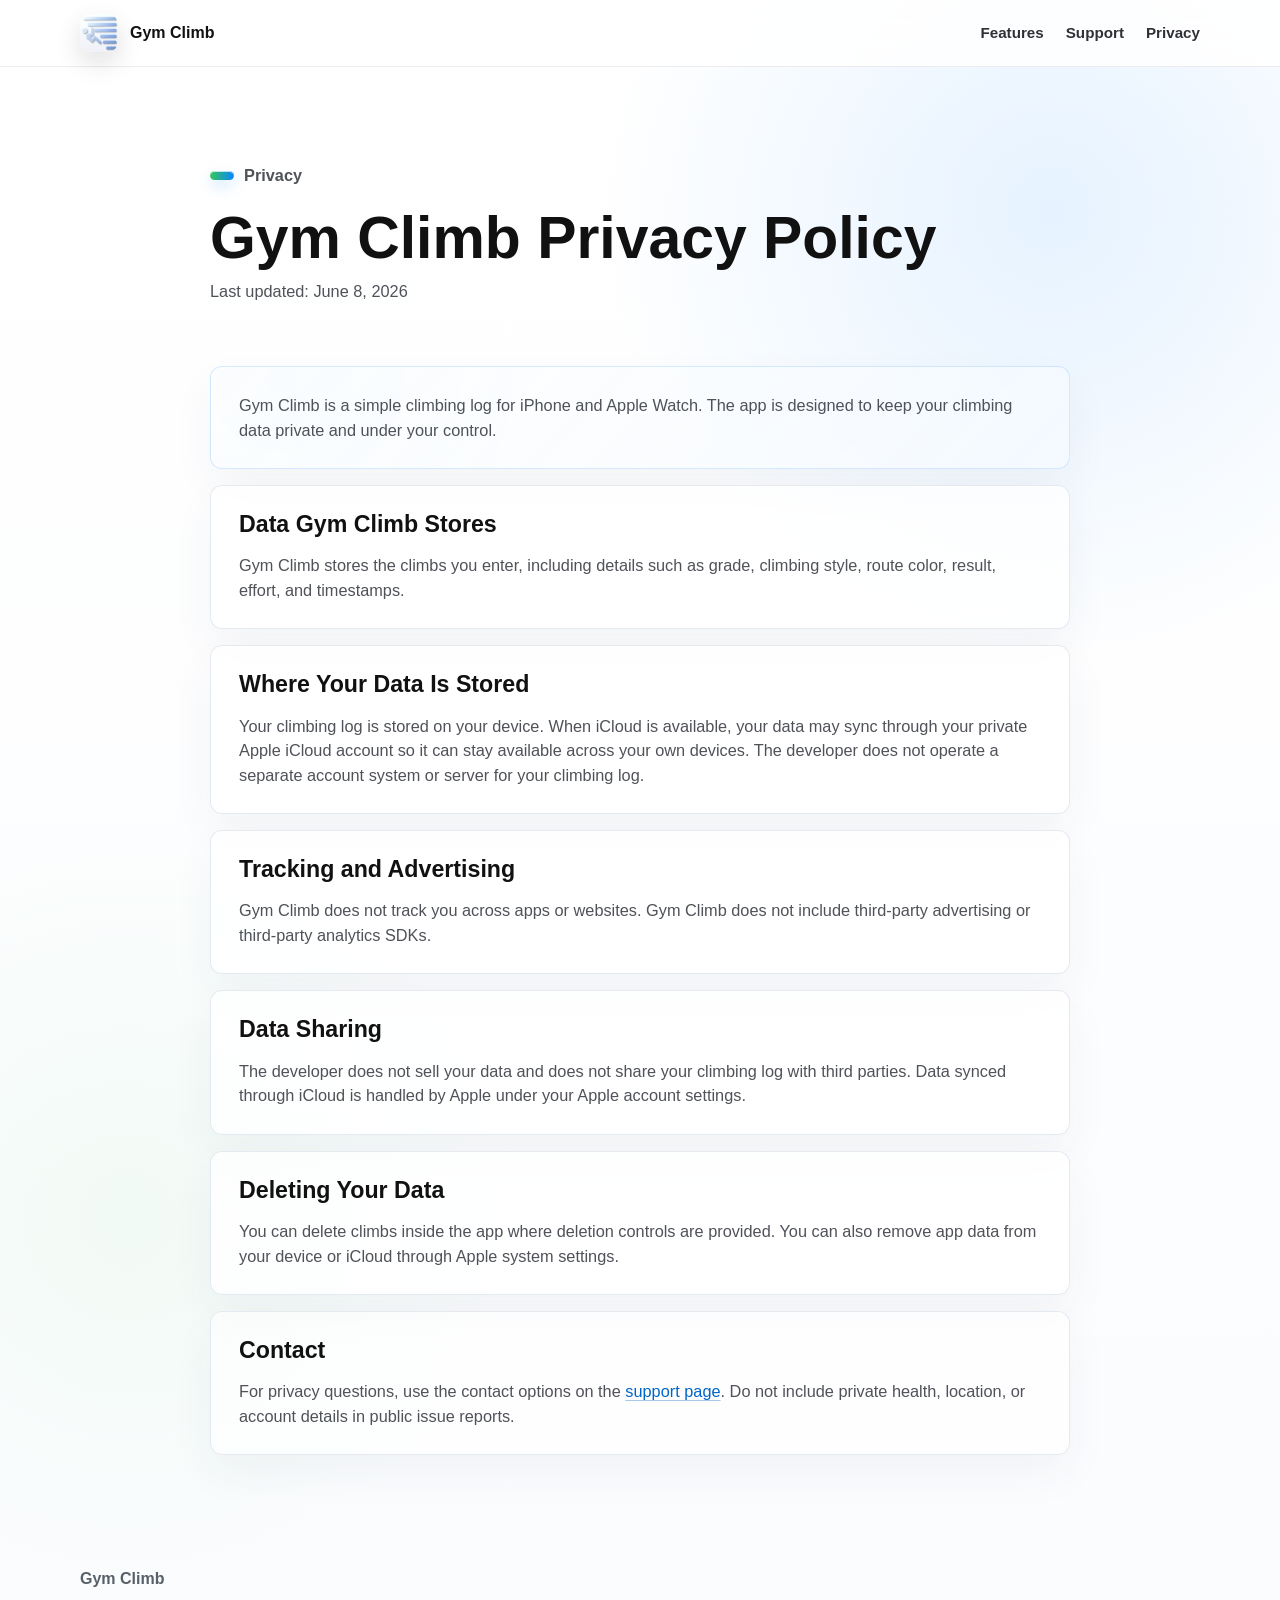
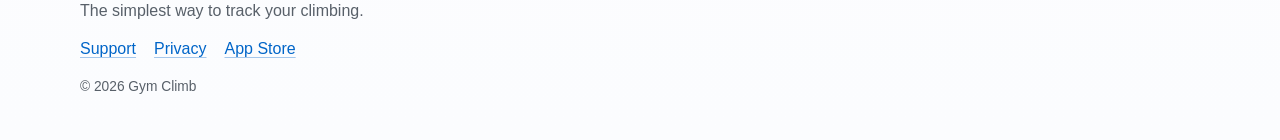
==== commit 79b3cc87: "Refresh landing page: live social card, image optimization, sharper copy - Regenerate og-image as a " ====
--- a/privacy/index.html
+++ b/privacy/index.html
@@ -5,24 +5,25 @@
   <meta name="viewport" content="width=device-width, initial-scale=1">
   <title>Gym Climb Privacy Policy</title>
   <meta name="description" content="Privacy policy for Gym Climb, a climbing log for iPhone and Apple Watch.">
-  <meta name="theme-color" content="#07111f">
+  <meta name="theme-color" content="#ffffff" media="(prefers-color-scheme: light)">
+  <meta name="theme-color" content="#0b0e13" media="(prefers-color-scheme: dark)">
   <link rel="canonical" href="https://gymclimb.app/privacy/">
   <meta property="og:title" content="Gym Climb Privacy Policy">
   <meta property="og:description" content="Privacy policy for Gym Climb, a climbing log for iPhone and Apple Watch.">
   <meta property="og:url" content="https://gymclimb.app/privacy/">
-  <meta property="og:image" content="https://gymclimb.app/assets/og-image.png">
+  <meta property="og:image" content="https://gymclimb.app/assets/og-image.png?v=2">
   <meta property="og:type" content="website">
   <meta name="twitter:card" content="summary_large_image">
-  <meta name="twitter:image" content="https://gymclimb.app/assets/og-image.png">
-  <link rel="icon" href="../assets/app-icon-liquid-glass.png">
-  <link rel="apple-touch-icon" href="../assets/app-icon-liquid-glass.png">
-  <link rel="stylesheet" href="../assets/site.css?v=4">
+  <meta name="twitter:image" content="https://gymclimb.app/assets/og-image.png?v=2">
+  <link rel="icon" href="../assets/icon-96.png">
+  <link rel="apple-touch-icon" href="../assets/icon-180.png">
+  <link rel="stylesheet" href="../assets/site.css?v=5">
 </head>
 <body class="page">
   <header class="site-header">
     <nav class="nav" aria-label="Primary navigation">
       <a class="brand" href="../">
-        <img src="../assets/app-icon-liquid-glass.png" alt="" width="38" height="38">
+        <img src="../assets/icon-96.png" alt="" width="38" height="38">
         <span>Gym Climb</span>
       </a>
       <div class="nav-links">
@@ -74,5 +75,16 @@
       <p>For privacy questions, use the contact options on the <a href="../support/">support page</a>. Do not include private health, location, or account details in public issue reports.</p>
     </section>
   </main>
+
+  <footer class="footer">
+    <strong>Gym Climb</strong>
+    <p class="footer-tagline">The simplest way to track your climbing.</p>
+    <nav aria-label="Footer navigation">
+      <a href="../support/">Support</a>
+      <a href="./">Privacy</a>
+      <a href="https://apps.apple.com/app/gym-climb/id6503015593">App Store</a>
+    </nav>
+    <p class="footer-legal">© 2026 Gym Climb</p>
+  </footer>
 </body>
 </html>
--- a/assets/site.css
+++ b/assets/site.css
@@ -251,6 +251,10 @@
   box-shadow: 0 22px 54px rgba(35, 67, 102, 0.16);
 }
 
+.hero-shot picture {
+  display: block;
+}
+
 .hero-shot img {
   display: block;
   width: 100%;
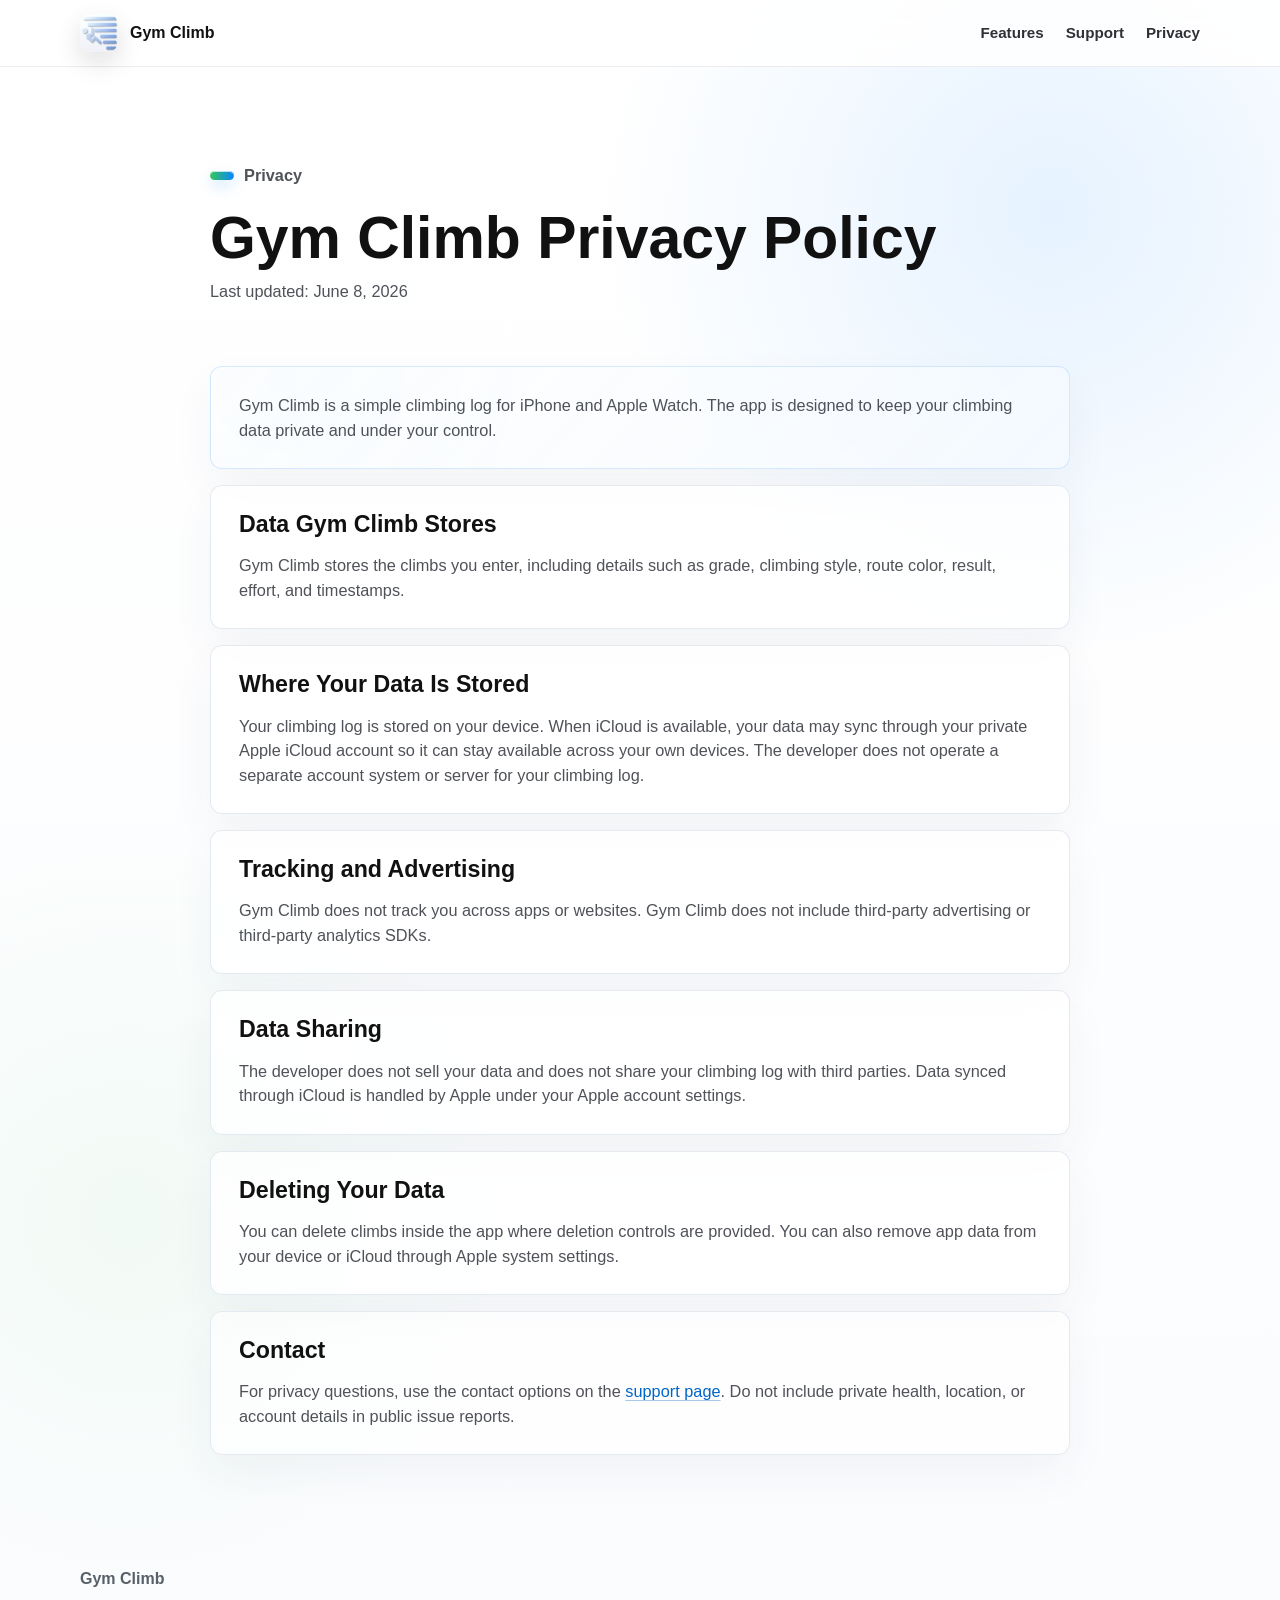
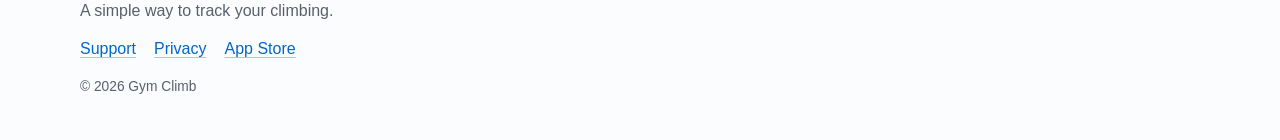
==== commit d6661c81: "Plainer, less pretentious copy across the site - Hero H1 -> "A simple climbing tracker." (drop the "" ====
--- a/privacy/index.html
+++ b/privacy/index.html
@@ -11,13 +11,13 @@
   <meta property="og:title" content="Gym Climb Privacy Policy">
   <meta property="og:description" content="Privacy policy for Gym Climb, a climbing log for iPhone and Apple Watch.">
   <meta property="og:url" content="https://gymclimb.app/privacy/">
-  <meta property="og:image" content="https://gymclimb.app/assets/og-image.png?v=2">
+  <meta property="og:image" content="https://gymclimb.app/assets/og-image.png?v=3">
   <meta property="og:type" content="website">
   <meta name="twitter:card" content="summary_large_image">
-  <meta name="twitter:image" content="https://gymclimb.app/assets/og-image.png?v=2">
+  <meta name="twitter:image" content="https://gymclimb.app/assets/og-image.png?v=3">
   <link rel="icon" href="../assets/icon-96.png">
   <link rel="apple-touch-icon" href="../assets/icon-180.png">
-  <link rel="stylesheet" href="../assets/site.css?v=5">
+  <link rel="stylesheet" href="../assets/site.css?v=6">
 </head>
 <body class="page">
   <header class="site-header">
@@ -78,7 +78,7 @@
 
   <footer class="footer">
     <strong>Gym Climb</strong>
-    <p class="footer-tagline">The simplest way to track your climbing.</p>
+    <p class="footer-tagline">A simple way to track your climbing.</p>
     <nav aria-label="Footer navigation">
       <a href="../support/">Support</a>
       <a href="./">Privacy</a>
--- a/assets/site.css
+++ b/assets/site.css
@@ -330,145 +330,51 @@
   color: var(--muted);
 }
 
-.flow-section {
+.showcase {
   padding-top: 44px;
 }
 
-.flow-panel {
-  display: grid;
-  grid-template-columns: 0.94fr 1.12fr 0.94fr;
-  gap: 18px;
-  align-items: stretch;
-  margin-top: 36px;
-}
-
-.flow-card {
-  position: relative;
+.showcase-row {
+  display: flex;
+  align-items: center;
+  gap: 52px;
+  margin-top: 56px;
+}
+
+.showcase-row.reverse {
+  flex-direction: row-reverse;
+}
+
+.showcase-shot {
+  flex: 0 0 auto;
+  width: 248px;
   overflow: hidden;
-  min-height: 286px;
-  padding: 28px 28px 126px;
-  border: 1px solid rgba(228, 233, 240, 0.94);
-  border-radius: 14px;
-  background:
-    linear-gradient(180deg, rgba(255, 255, 255, 0.84), rgba(248, 251, 255, 0.72)),
-    radial-gradient(circle at 18% 14%, rgba(10, 132, 255, 0.1), transparent 12rem);
-  box-shadow: 0 22px 54px rgba(35, 67, 102, 0.07);
-}
-
-.flow-card.featured {
-  background:
-    radial-gradient(circle at 78% 18%, rgba(52, 199, 89, 0.14), transparent 16rem),
-    linear-gradient(145deg, rgba(11, 24, 38, 0.96), rgba(16, 44, 76, 0.94));
-  color: #ffffff;
-  box-shadow: 0 28px 70px rgba(12, 31, 52, 0.18);
-}
-
-.flow-kicker {
-  display: inline-flex;
-  margin-bottom: 18px;
-  color: var(--primary-dark);
-  font-size: 0.78rem;
-  font-weight: 820;
-  letter-spacing: 0.08em;
-  text-transform: uppercase;
-}
-
-.flow-card.featured .flow-kicker {
-  color: rgba(255, 255, 255, 0.72);
-}
-
-.flow-card h3 {
-  font-size: clamp(1.48rem, 2vw, 1.9rem);
-}
-
-.flow-card p {
-  max-width: 330px;
-  margin: 12px 0 0;
+  border: 1px solid rgba(17, 17, 17, 0.07);
+  border-radius: 30px;
+  background: #ffffff;
+  box-shadow: 0 22px 54px rgba(35, 67, 102, 0.16);
+}
+
+.showcase-shot picture,
+.showcase-shot img {
+  display: block;
+  width: 100%;
+  height: auto;
+}
+
+.showcase-text {
+  flex: 1 1 0;
+}
+
+.showcase-text h3 {
+  font-size: clamp(1.6rem, 3vw, 2.5rem);
+}
+
+.showcase-text p {
+  max-width: 460px;
+  margin: 16px 0 0;
   color: var(--muted);
-}
-
-.flow-card.featured p {
-  color: rgba(255, 255, 255, 0.72);
-}
-
-.route-palette,
-.effort-meter,
-.session-lines {
-  position: absolute;
-  left: 28px;
-  right: 28px;
-  bottom: 28px;
-}
-
-.route-palette {
-  display: flex;
-  gap: 12px;
-}
-
-.route-dot {
-  width: 26px;
-  height: 26px;
-  border-radius: 999px;
-  box-shadow: inset 0 1px 0 rgba(255, 255, 255, 0.72), 0 10px 22px rgba(35, 67, 102, 0.12);
-}
-
-.route-dot.red {
-  background: #ff8f9a;
-}
-
-.route-dot.orange {
-  background: #ffbc7a;
-}
-
-.route-dot.yellow {
-  background: #ffe782;
-}
-
-.route-dot.green {
-  background: #93e5a8;
-}
-
-.route-dot.blue {
-  background: #8ac7ff;
-}
-
-.effort-meter {
-  display: flex;
-  align-items: end;
-  gap: 8px;
-  height: 70px;
-  padding: 12px 14px;
-  border: 1px solid rgba(255, 255, 255, 0.12);
-  border-radius: 12px;
-  background: rgba(255, 255, 255, 0.08);
-}
-
-.effort-meter span {
-  flex: 1;
-  height: var(--height);
-  min-height: 8px;
-  border-radius: 999px 999px 2px 2px;
-  background: linear-gradient(180deg, #ffffff, #65d88a 58%, #0a84ff);
-  opacity: 0.92;
-}
-
-.session-lines {
-  display: grid;
-  gap: 10px;
-}
-
-.session-lines span {
-  height: 14px;
-  border-radius: 999px;
-  background: linear-gradient(90deg, rgba(10, 132, 255, 0.16), rgba(10, 132, 255, 0.44), rgba(52, 199, 89, 0.24));
-}
-
-.session-lines span:nth-child(2) {
-  width: 72%;
-}
-
-.session-lines span:nth-child(3) {
-  width: 54%;
+  font-size: 1.14rem;
 }
 
 .privacy-band {
@@ -613,14 +519,6 @@
   .feature-grid {
     grid-template-columns: 1fr;
   }
-
-  .flow-panel {
-    grid-template-columns: 1fr;
-  }
-
-.flow-card {
-    min-height: 250px;
-  }
 }
 
 @media (max-width: 680px) {
@@ -677,20 +575,25 @@
     transform: none;
   }
 
-  .flow-section {
+  .showcase {
     padding-top: 32px;
   }
 
-  .flow-card {
-    min-height: 254px;
-    padding: 24px 24px 118px;
-  }
-
-  .route-palette,
-  .effort-meter,
-  .session-lines {
-    left: 24px;
-    right: 24px;
+  .showcase-row,
+  .showcase-row.reverse {
+    flex-direction: column;
+    gap: 22px;
+    margin-top: 44px;
+    text-align: center;
+  }
+
+  .showcase-shot {
+    width: 230px;
+  }
+
+  .showcase-text p {
+    margin-left: auto;
+    margin-right: auto;
   }
 }
 
@@ -862,12 +765,10 @@
     color: #82bdff;
   }
 
-  .flow-card {
+  .showcase-shot {
     border-color: rgba(255, 255, 255, 0.08);
-    background:
-      linear-gradient(180deg, rgba(255, 255, 255, 0.045), rgba(255, 255, 255, 0.02)),
-      radial-gradient(circle at 18% 14%, rgba(10, 132, 255, 0.16), transparent 12rem);
-    box-shadow: 0 22px 54px rgba(0, 0, 0, 0.34);
+    background: #11151c;
+    box-shadow: 0 22px 54px rgba(0, 0, 0, 0.5);
   }
 
   .privacy-band {
